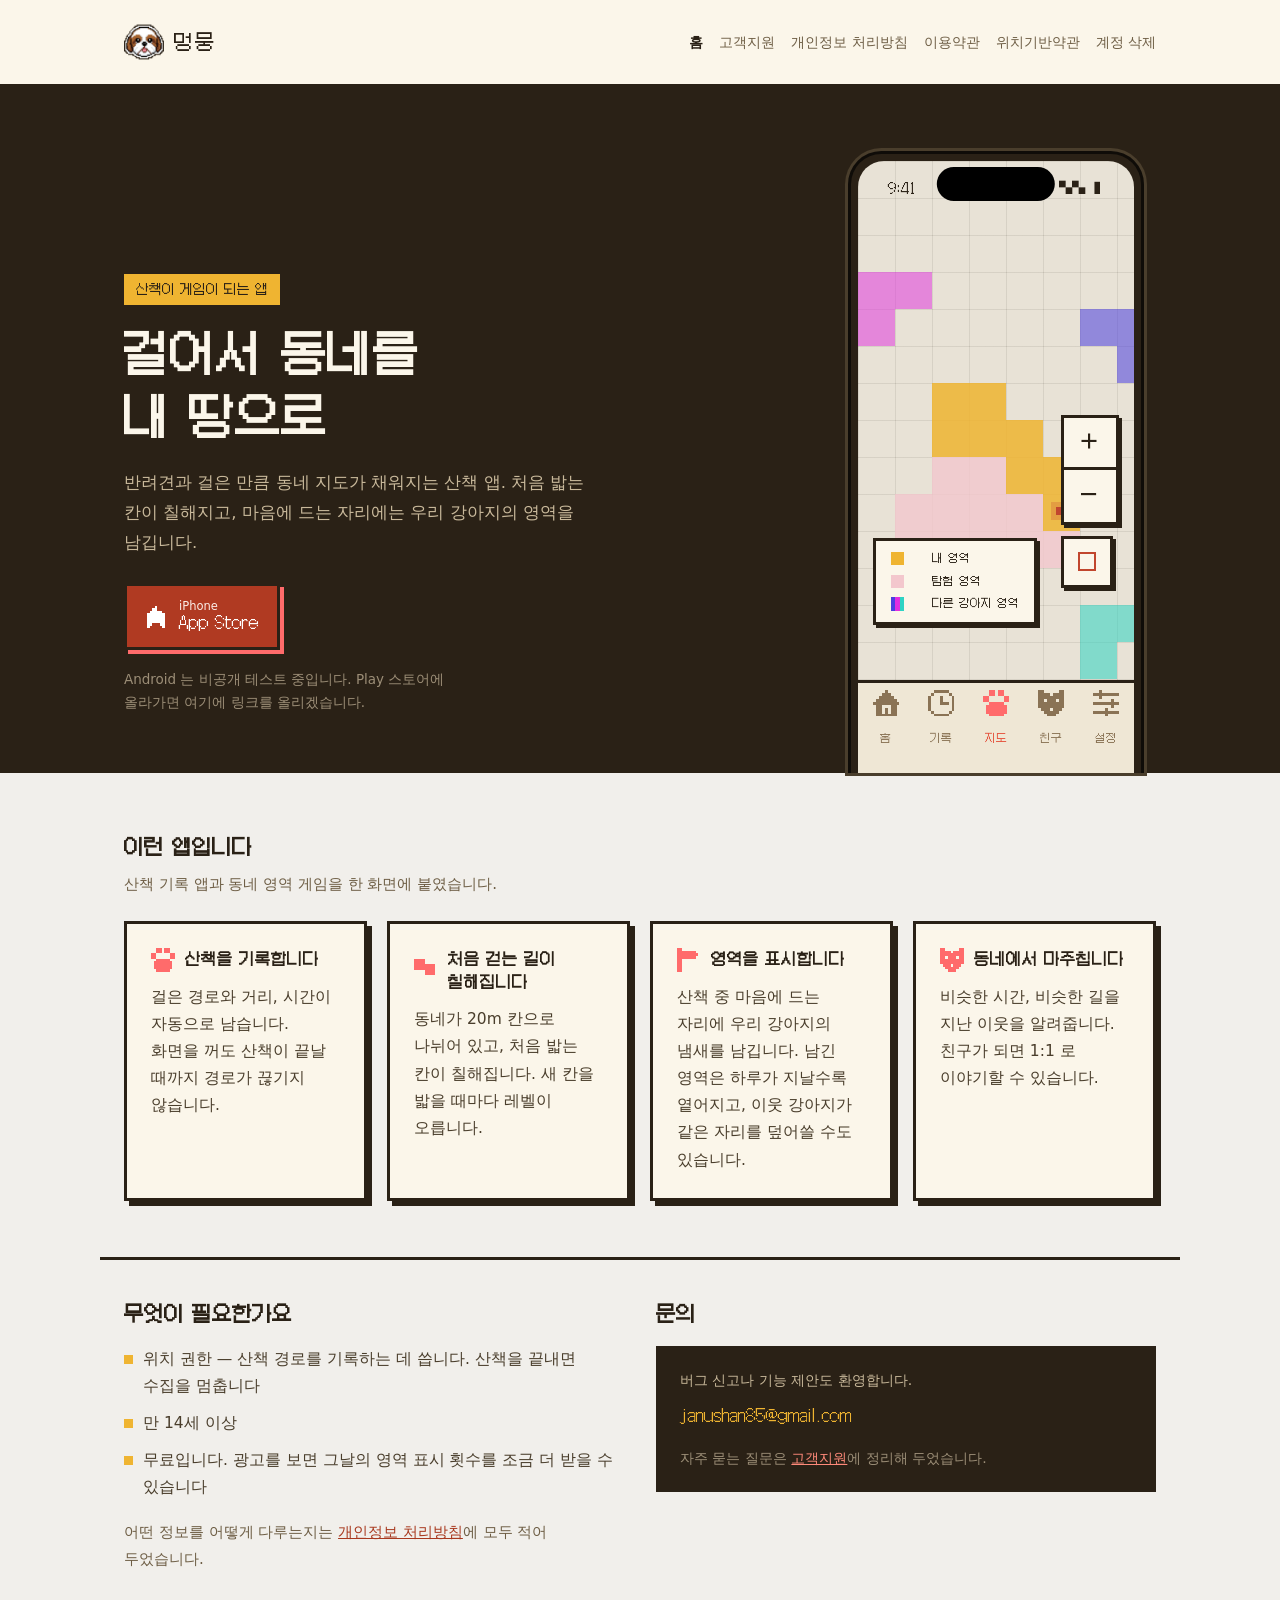
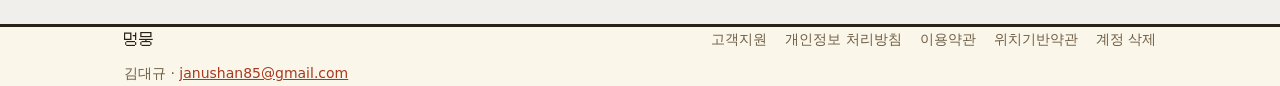
==== index.html @ bfdfef17 "Fold the menu behind a button on mobile" ====
<!doctype html>
<html lang="ko">
<head>
  <meta charset="utf-8">
  <meta name="viewport" content="width=device-width, initial-scale=1">
  <title>멍뭉</title>
  <meta name="description" content="반려견과 걸은 만큼 동네 지도가 채워지는 산책 앱. 처음 밟는 칸이 칠해지고, 마음에 드는 자리에는 우리 강아지의 영역을 남깁니다.">
  <meta name="theme-color" content="#2A2116">
  <meta property="og:type" content="website">
  <meta property="og:site_name" content="멍뭉">
  <meta property="og:title" content="멍뭉 — 걸어서 동네를 내 땅으로">
  <meta property="og:description" content="반려견과 걸은 만큼 동네 지도가 채워지는 산책 앱. 처음 밟는 칸이 칠해지고, 마음에 드는 자리에는 우리 강아지의 영역을 남깁니다.">
  <meta property="og:url" content="https://pawplot.app/">
  <meta property="og:image" content="https://pawplot.app/assets/icon-512.png">
  <link rel="icon" href="/assets/icon-96.png">
  <link rel="apple-touch-icon" href="/assets/icon-180.png">
  <link rel="stylesheet" href="/style.css">
  <script>document.documentElement.classList.add('js');</script>
</head>
<body class="home">
  <header class="site-head">
    <div class="wrap head-row">
      <a class="brand" href="/">
        <span class="brand-mark"><img src="/assets/icon-96.png" alt="" width="40" height="40"></span>
        <span class="brand-name">멍뭉</span>
      </a>
      <button class="nav-toggle" type="button" aria-label="메뉴" aria-expanded="false" aria-controls="site-nav"><span></span><span></span><span></span></button>
      <nav class="site-nav" id="site-nav">
        <span aria-current="page">홈</span>
        <a href="/support/">고객지원</a>
        <a href="/privacy/">개인정보 처리방침</a>
        <a href="/terms/">이용약관</a>
        <a href="/location/">위치기반약관</a>
        <a href="/account-deletion/">계정 삭제</a>
      </nav>
    </div>
  </header>
  <main>
    <section class="hero">
      <div class="wrap hero-grid">
        <div class="hero-copy">
          <span class="badge">산책이 게임이 되는 앱</span>
          <h1>걸어서 동네를<br>내 땅으로</h1>
          <p class="hero-lead">반려견과 걸은 만큼 동네 지도가 채워지는 산책 앱. 처음 밟는 칸이 칠해지고, 마음에 드는 자리에는 우리 강아지의 영역을 남깁니다.</p>
          <div class="stores">
        <a class="store apple" href="https://apps.apple.com/kr/app/id6807056228">
          <svg class="store-i" viewBox="0 0 9 9" shape-rendering="crispEdges" aria-hidden="true"><path d="M4 0h1v1h-1zM3 1h2v1h-2zM2 2h5v1h-5zM1 3h7v1h-7zM1 4h7v1h-7zM1 5h7v1h-7zM1 6h7v1h-7zM1 7h2v1h-2zM6 7h2v1h-2zM1 8h1v1h-1zM7 8h1v1h-1z"/></svg>
          <span class="store-t"><span class="store-sub">iPhone</span><span class="store-name">App Store</span></span>
        </a>
          </div>
          <p class="hero-note">Android 는 비공개 테스트 중입니다. Play 스토어에 올라가면 여기에 링크를 올리겠습니다.</p>
        </div>
      <div class="phone" aria-hidden="true">
        <div class="phone-screen">
          <div class="pmap">
            <i class="pc mine" style="--c:2;--r:6"></i>
            <i class="pc mine" style="--c:3;--r:6"></i>
            <i class="pc mine" style="--c:3;--r:7"></i>
            <i class="pc mine" style="--c:4;--r:7"></i>
            <i class="pc mine" style="--c:4;--r:8"></i>
            <i class="pc mine" style="--c:5;--r:8"></i>
            <i class="pc mine" style="--c:5;--r:9"></i>
            <i class="pc mine" style="--c:2;--r:7"></i>
            <i class="pc seen" style="--c:1;--r:9"></i>
            <i class="pc seen" style="--c:2;--r:9"></i>
            <i class="pc seen" style="--c:2;--r:10"></i>
            <i class="pc seen" style="--c:3;--r:10"></i>
            <i class="pc seen" style="--c:4;--r:10"></i>
            <i class="pc seen" style="--c:1;--r:10"></i>
            <i class="pc seen" style="--c:3;--r:9"></i>
            <i class="pc seen" style="--c:4;--r:9"></i>
            <i class="pc seen" style="--c:5;--r:10"></i>
            <i class="pc seen" style="--c:2;--r:8"></i>
            <i class="pc seen" style="--c:3;--r:8"></i>
            <i class="pc rival-a" style="--c:6;--r:4"></i>
            <i class="pc rival-a" style="--c:7;--r:4"></i>
            <i class="pc rival-a" style="--c:7;--r:5"></i>
            <i class="pc rival-b" style="--c:0;--r:3"></i>
            <i class="pc rival-b" style="--c:1;--r:3"></i>
            <i class="pc rival-b" style="--c:0;--r:4"></i>
            <i class="pc rival-c" style="--c:6;--r:12"></i>
            <i class="pc rival-c" style="--c:7;--r:12"></i>
            <i class="pc rival-c" style="--c:6;--r:13"></i>
            <i class="pdog"></i>
          </div>
          <div class="pstatus"><span>9:41</span><i class="pnotch"></i><span>▚▚ ▮</span></div>
          <div class="pzoom">
            <div class="pz-pair"><span>+</span><span>−</span></div>
            <div class="pz-loc"><i></i></div>
          </div>
          <div class="plegend">
            <div class="lg-row"><i class="sw mine"></i><span>내 영역</span></div>
            <div class="lg-row"><i class="sw seen"></i><span>탐험 영역</span></div>
            <div class="lg-row"><i class="sw multi"><i></i><i></i><i></i></i><span>다른 강아지 영역</span></div>
          </div>
          <div class="ptabs">
            <div class="tab"><svg class="tab-i" viewBox="0 0 9 9" shape-rendering="crispEdges" aria-hidden="true"><path d="M4 0h1v1h-1zM3 1h3v1h-3zM2 2h5v1h-5zM1 3h7v1h-7zM0 4h9v1h-9zM1 5h2v1h-2zM6 5h2v1h-2zM1 6h2v1h-2zM4 6h1v1h-1zM6 6h2v1h-2zM1 7h2v1h-2zM4 7h1v1h-1zM6 7h2v1h-2zM1 8h7v1h-7z"/></svg><span>홈</span></div>
            <div class="tab"><svg class="tab-i" viewBox="0 0 9 9" shape-rendering="crispEdges" aria-hidden="true"><path d="M2 0h5v1h-5zM1 1h1v1h-1zM7 1h1v1h-1zM0 2h1v1h-1zM4 2h1v1h-1zM8 2h1v1h-1zM0 3h1v1h-1zM4 3h1v1h-1zM8 3h1v1h-1zM0 4h1v1h-1zM4 4h3v1h-3zM8 4h1v1h-1zM0 5h1v1h-1zM8 5h1v1h-1zM0 6h1v1h-1zM8 6h1v1h-1zM1 7h1v1h-1zM7 7h1v1h-1zM2 8h5v1h-5z"/></svg><span>기록</span></div>
            <div class="tab on"><svg class="tab-i" viewBox="0 0 9 9" shape-rendering="crispEdges" aria-hidden="true"><path d="M2 0h2v1h-2zM5 0h2v1h-2zM2 1h2v1h-2zM5 1h2v1h-2zM0 2h2v1h-2zM7 2h2v1h-2zM0 3h2v1h-2zM7 3h2v1h-2zM2 4h5v1h-5zM1 5h7v1h-7zM1 6h7v1h-7zM1 7h7v1h-7zM2 8h5v1h-5z"/></svg><span>지도</span></div>
            <div class="tab"><svg class="tab-i" viewBox="0 0 9 9" shape-rendering="crispEdges" aria-hidden="true"><path d="M0 0h2v1h-2zM7 0h2v1h-2zM0 1h4v1h-4zM5 1h4v1h-4zM0 2h9v1h-9zM0 3h2v1h-2zM3 3h3v1h-3zM7 3h2v1h-2zM0 4h9v1h-9zM0 5h9v1h-9zM1 6h3v1h-3zM5 6h3v1h-3zM2 7h5v1h-5zM3 8h3v1h-3z"/></svg><span>친구</span></div>
            <div class="tab"><svg class="tab-i" viewBox="0 0 9 9" shape-rendering="crispEdges" aria-hidden="true"><path d="M2 0h1v1h-1zM0 1h9v1h-9zM2 2h1v1h-1zM6 3h1v1h-1zM0 4h9v1h-9zM6 5h1v1h-1zM4 6h1v1h-1zM0 7h9v1h-9zM4 8h1v1h-1z"/></svg><span>설정</span></div>
          </div>
        </div>
      </div>
      </div>
    </section>

    <section class="wrap block">
      <h2>이런 앱입니다</h2>
      <p class="block-lead">산책 기록 앱과 동네 영역 게임을 한 화면에 붙였습니다.</p>
      <div class="cards">
        <article class="card">
          <div class="card-head"><svg class="card-i" viewBox="0 0 9 9" shape-rendering="crispEdges" aria-hidden="true"><path d="M2 0h2v1h-2zM5 0h2v1h-2zM2 1h2v1h-2zM5 1h2v1h-2zM0 2h2v1h-2zM7 2h2v1h-2zM0 3h2v1h-2zM7 3h2v1h-2zM2 4h5v1h-5zM1 5h7v1h-7zM1 6h7v1h-7zM1 7h7v1h-7zM2 8h5v1h-5z"/></svg><h3>산책을 기록합니다</h3></div>
          <p>걸은 경로와 거리, 시간이 자동으로 남습니다. 화면을 꺼도 산책이 끝날 때까지 경로가 끊기지 않습니다.</p>
        </article>
        <article class="card">
          <div class="card-head"><svg class="card-i" viewBox="0 0 9 9" shape-rendering="crispEdges" aria-hidden="true"><path d="M0 0h4v1h-4zM0 1h4v1h-4zM0 2h8v1h-8zM0 3h8v1h-8zM4 4h4v1h-4zM4 5h4v1h-4z"/></svg><h3>처음 걷는 길이 칠해집니다</h3></div>
          <p>동네가 20m 칸으로 나뉘어 있고, 처음 밟는 칸이 칠해집니다. 새 칸을 밟을 때마다 레벨이 오릅니다.</p>
        </article>
        <article class="card">
          <div class="card-head"><svg class="card-i" viewBox="0 0 9 9" shape-rendering="crispEdges" aria-hidden="true"><path d="M0 0h2v1h-2zM0 1h7v1h-7zM0 2h8v1h-8zM0 3h7v1h-7zM0 4h2v1h-2zM0 5h2v1h-2zM0 6h2v1h-2zM0 7h2v1h-2zM0 8h2v1h-2z"/></svg><h3>영역을 표시합니다</h3></div>
          <p>산책 중 마음에 드는 자리에 우리 강아지의 냄새를 남깁니다. 남긴 영역은 하루가 지날수록 옅어지고, 이웃 강아지가 같은 자리를 덮어쓸 수도 있습니다.</p>
        </article>
        <article class="card">
          <div class="card-head"><svg class="card-i" viewBox="0 0 9 9" shape-rendering="crispEdges" aria-hidden="true"><path d="M0 0h2v1h-2zM7 0h2v1h-2zM0 1h4v1h-4zM5 1h4v1h-4zM0 2h9v1h-9zM0 3h2v1h-2zM3 3h3v1h-3zM7 3h2v1h-2zM0 4h9v1h-9zM0 5h9v1h-9zM1 6h3v1h-3zM5 6h3v1h-3zM2 7h5v1h-5zM3 8h3v1h-3z"/></svg><h3>동네에서 마주칩니다</h3></div>
          <p>비슷한 시간, 비슷한 길을 지난 이웃을 알려줍니다. 친구가 되면 1:1 로 이야기할 수 있습니다.</p>
        </article>
      </div>
    </section>

    <section class="wrap block split">
      <div>
        <h2>무엇이 필요한가요</h2>
        <ul class="ticks">
          <li><i></i><span>위치 권한 — 산책 경로를 기록하는 데 씁니다. 산책을 끝내면 수집을 멈춥니다</span></li>
          <li><i></i><span>만 14세 이상</span></li>
          <li><i></i><span>무료입니다. 광고를 보면 그날의 영역 표시 횟수를 조금 더 받을 수 있습니다</span></li>
        </ul>
        <p class="note">어떤 정보를 어떻게 다루는지는 <a href="/privacy/">개인정보 처리방침</a>에 모두 적어 두었습니다.</p>
      </div>
      <div>
        <h2>문의</h2>
        <div class="contact">
          <p class="contact-lead">버그 신고나 기능 제안도 환영합니다.</p>
          <a class="contact-mail" href="mailto:janushan85@gmail.com">janushan85@gmail.com</a>
          <p class="contact-note">자주 묻는 질문은 <a href="/support/">고객지원</a>에 정리해 두었습니다.</p>
        </div>
      </div>
    </section>
  </main>
  <footer class="site-foot">
    <div class="wrap foot-row">
      <div>
        <div class="foot-name">멍뭉</div>
        <div class="foot-who">김대규 · <a href="mailto:janushan85@gmail.com">janushan85@gmail.com</a></div>
      </div>
      <div class="foot-links">
        <a href="/support/">고객지원</a>
        <a href="/privacy/">개인정보 처리방침</a>
        <a href="/terms/">이용약관</a>
        <a href="/location/">위치기반약관</a>
        <a href="/account-deletion/">계정 삭제</a>
      </div>
    </div>
  </footer>
  <script>
    (() => {
      const toggle = document.querySelector('.nav-toggle');
      const head = document.querySelector('.site-head');
      const set = (open) => {
        head.classList.toggle('nav-open', open);
        toggle.setAttribute('aria-expanded', String(open));
      };
      toggle.addEventListener('click', () => set(!head.classList.contains('nav-open')));
      document.addEventListener('keydown', (e) => { if (e.key === 'Escape') set(false); });
    })();
  </script>
</body>
</html>
---- style.css ----
@font-face {
  font-family: 'Galmuri11';
  src: url('/assets/galmuri11.woff2') format('woff2');
  font-display: swap;
}

:root {
  color-scheme: light;
  --ink: #2A2116;
  --paper: #F1EFEB;
  --card: #FBF6EA;
  --gold: #EFB431;
  --coral: #B03A22;
  --coral-lite: #FF6B6B;
  --link: #A8391F;
  --link-hover: #7E2712;
  --muted: #6E5E45;
  --dim: #9C8E77;
  --sand: #C9B99B;
  --rule: #DED8CE;
  --pixel: 'Galmuri11', ui-monospace, monospace;
}

* { box-sizing: border-box; }

body {
  margin: 0;
  background: var(--paper);
  color: var(--ink);
  font-family: -apple-system, BlinkMacSystemFont, "Apple SD Gothic Neo", "Malgun Gothic",
    "Noto Sans KR", system-ui, sans-serif;
  font-size: 16px;
  line-height: 1.75;
  word-break: keep-all;
  overflow-wrap: anywhere;
  -webkit-font-smoothing: antialiased;
}

a { color: var(--link); }
a:hover { color: var(--link-hover); }

.wrap { max-width: 1080px; margin: 0 auto; padding: 0 18px; }

/* ── 머리말 ───────────────────────────────────────────── */
.site-head { border-bottom: 3px solid var(--ink); background: var(--card); }
.head-row {
  display: flex;
  flex-wrap: wrap;
  align-items: center;
  gap: 12px 20px;
  padding-top: 14px;
  padding-bottom: 14px;
}
.brand { display: flex; align-items: center; gap: 10px; text-decoration: none; }
.brand-mark { display: flex; flex: none; }
.brand-mark img { display: block; width: 40px; height: 40px; }
.brand-name { font-family: var(--pixel); font-size: 20px; color: var(--ink); letter-spacing: 1px; }
.site-nav {
  display: flex;
  flex-wrap: wrap;
  gap: 4px 16px;
  font-size: 14px;
  margin-left: auto;
}
.site-nav a { color: var(--muted); text-decoration: none; }
.site-nav a:hover { color: var(--link); }
.site-nav [aria-current="page"] { color: var(--ink); font-weight: 700; }

/* 좁은 화면은 메뉴를 버튼 뒤에 접는다. JS 가 없으면(.js 없음) 접지 않는다 — 약관이 안 보이면 안 된다 */
.nav-toggle { display: none; }
@media not all and (min-width: 40rem) {
  .js .nav-toggle {
    display: flex;
    flex-direction: column;
    justify-content: center;
    gap: 4px;
    width: 40px;
    height: 40px;
    padding: 0 9px;
    margin-left: auto;
    background: var(--card);
    border: 3px solid var(--ink);
    box-shadow: 3px 3px 0 var(--ink);
    cursor: pointer;
  }
  .nav-toggle span { display: block; height: 3px; background: var(--ink); }
  .nav-open .nav-toggle span:nth-child(1) { transform: translateY(7px) rotate(45deg); }
  .nav-open .nav-toggle span:nth-child(2) { opacity: 0; }
  .nav-open .nav-toggle span:nth-child(3) { transform: translateY(-7px) rotate(-45deg); }
  .js .site-nav { display: none; }
  .js .nav-open .site-nav {
    display: flex;
    flex-direction: column;
    flex-basis: 100%;
    gap: 0;
    margin: 0;
    font-size: 16px;
    border-top: 2px solid var(--rule);
  }
  .js .nav-open .site-nav > * { padding: 12px 0; border-bottom: 2px solid var(--rule); }
  .js .nav-open .site-nav > :last-child { border-bottom: 0; padding-bottom: 0; }
}

/* ── 히어로 ───────────────────────────────────────────── */
.hero { border-bottom: 3px solid var(--ink); background: var(--ink); }
.hero-grid { display: grid; gap: 28px; padding-top: 40px; }
.hero-copy { padding-bottom: 8px; }
.badge {
  display: inline-block;
  background: var(--gold);
  color: var(--ink);
  padding: 6px 12px;
  margin-bottom: 20px;
  font-family: var(--pixel);
  font-size: 13px;
  line-height: 1.5;
}
.hero h1 {
  font-family: var(--pixel);
  font-size: clamp(28px, 8vw, 46px);
  line-height: 1.36;
  color: var(--card);
  margin: 0 0 18px;
}
.hero-lead { font-size: 16.5px; line-height: 1.8; color: var(--sand); margin: 0 0 26px; max-width: 30em; }
.hero-note { margin: 18px 0 0; font-size: 13.5px; line-height: 1.7; color: var(--dim); max-width: 26em; }

.stores { display: flex; flex-wrap: wrap; gap: 12px; }
.store {
  display: flex;
  align-items: center;
  gap: 12px;
  border: 3px solid var(--ink);
  padding: 13px 18px;
  text-decoration: none;
}
.store-i { width: 22px; height: 22px; flex: none; }
.store-t { display: flex; flex-direction: column; line-height: 1.3; white-space: nowrap; }
.store-sub { font-size: 11.5px; }
.store-name { font-family: var(--pixel); font-size: 15px; }
.apple { background: var(--coral); box-shadow: 4px 4px 0 var(--coral-lite); color: #fff; }
.apple .store-i { fill: #fff; }
.apple .store-sub { color: #FBEDE8; }
.apple:hover { box-shadow: 2px 2px 0 var(--coral-lite); color: #fff; }
.play { background: var(--card); box-shadow: 4px 4px 0 var(--gold); color: var(--ink); }
.play .store-i { fill: var(--ink); }
.play .store-sub { color: var(--muted); }
.play:hover { box-shadow: 2px 2px 0 var(--gold); color: var(--ink); }

/* ── 폰 그림 ──────────────────────────────────────────
   폭 하나(--u)로 전체가 자란다. 안쪽 요소는 전부 em 이라 --u 만 바꾸면
   비율을 유지한 채 커지고 줄어든다. */
.phone {
  --u: 3.1px;
  font-size: var(--u);
  width: 80em;
  height: 168em;
  margin: 0 auto -3px;
  background: var(--ink);
  border: 3px solid #0F0C08;
  border-bottom: none;
  border-radius: 9em 9em 0 0;
  padding: 2em 2em 0;
  box-shadow: 0 0 0 3px #4A3E2C;
  max-width: 100%;
}
.phone-screen {
  position: relative;
  width: 100%;
  height: 100%;
  overflow: hidden;
  border-radius: 7em 7em 0 0;
  background: #E8E2D6;
}
.pmap {
  position: absolute;
  inset: 0;
  background-image:
    linear-gradient(to right, rgba(42, 33, 22, .09) 1px, transparent 1px),
    linear-gradient(to bottom, rgba(42, 33, 22, .09) 1px, transparent 1px);
  background-size: 10em 10em;
}
.pc { position: absolute; width: 10em; height: 10em; left: calc(var(--c) * 10em); top: calc(var(--r) * 10em); }
.pc.mine { background: rgba(239, 180, 49, .85); }
.pc.seen { background: rgba(243, 199, 205, .8); }
.pc.rival-a { background: rgba(75, 63, 224, .55); }
.pc.rival-b { background: rgba(226, 44, 224, .5); }
.pc.rival-c { background: rgba(46, 211, 196, .55); }
.pdog {
  position: absolute;
  left: 52em; top: 92em;
  width: 5em; height: 5em;
  background: #C1462E;
  border: 1.5em solid rgba(193, 70, 46, .25);
  background-clip: padding-box;
}
/* ⚠️ font-size 를 바꾸는 요소 안에서는 em 의 기준이 함께 바뀐다. 그래서 자기
   글자 크기를 정하는 요소의 **치수**는 em 이 아니라 --u 기준 calc() 로 쓴다 —
   섞어 쓰면 노치가 화면 절반을 덮는다(실제로 그랬다). */
.pstatus {
  position: absolute;
  left: 0; right: 0; top: 0;
  height: 15em;
  display: flex;
  align-items: center;
  justify-content: space-between;
  padding: 0 8em;
  font-family: var(--pixel);
  color: var(--ink);
}
.pstatus span { font-size: 3.6em; line-height: 1; }
.pnotch {
  position: absolute;
  left: 50%;
  top: calc(var(--u) * 1.6);
  transform: translateX(-50%);
  width: calc(var(--u) * 32);
  height: calc(var(--u) * 9);
  background: #000;
  border-radius: calc(var(--u) * 5);
}
.pzoom { position: absolute; right: 4em; bottom: 50em; display: flex; flex-direction: column; gap: 3em; }
.pz-pair, .pz-loc {
  background: var(--card);
  border: 3px solid var(--ink);
  box-shadow: 3px 3px 0 var(--ink);
}
.pz-pair span {
  display: flex;
  align-items: center;
  justify-content: center;
  width: calc(var(--u) * 14);
  height: calc(var(--u) * 14);
  font-family: var(--pixel);
  font-size: calc(var(--u) * 7);
  line-height: 1;
}
.pz-pair span:first-child { border-bottom: 3px solid var(--ink); }
.pz-loc { display: flex; align-items: center; justify-content: center; width: 14em; height: 14em; }
.pz-loc i { width: 5em; height: 5em; border: 2px solid #C1462E; }
.plegend {
  position: absolute;
  left: 4em; bottom: 40em;
  background: var(--card);
  border: 3px solid var(--ink);
  box-shadow: 3px 3px 0 var(--ink);
  padding: 3em 4em;
  display: flex;
  flex-direction: column;
  gap: 2.5em;
}
.lg-row { display: flex; align-items: center; gap: 2.5em; font-family: var(--pixel); font-size: 3em; line-height: 1; }
.sw { width: 1.2em; height: 1.2em; flex: none; }
.sw.mine { background: var(--gold); }
.sw.seen { background: #F3C7CD; }
.sw.multi { display: flex; }
.sw.multi i { width: .4em; height: 1.2em; }
.sw.multi i:nth-child(1) { background: #4B3FE0; }
.sw.multi i:nth-child(2) { background: #E22CE0; }
.sw.multi i:nth-child(3) { background: #2ED3C4; }
.ptabs {
  position: absolute;
  left: 0; right: 0; bottom: 0;
  height: 25em;
  display: flex;
  padding-bottom: 6em;
  background: #EFE7D5;
  border-top: 3px solid var(--ink);
}
.tab {
  flex: 1;
  display: flex;
  flex-direction: column;
  align-items: center;
  justify-content: center;
  gap: 1.5em;
  font-family: var(--pixel);
  font-size: 3em;
  color: #8A7355;
  line-height: 1;
}
.tab-i { width: 2.4em; height: 2.4em; fill: #8A7355; }
.tab.on { color: #E5533D; }
.tab.on .tab-i { fill: var(--coral-lite); }

/* ── 본문 블록 ────────────────────────────────────────── */
.block { padding-top: 44px; }
.block h2 { font-family: var(--pixel); font-size: 20px; line-height: 1.5; margin: 0 0 8px; }
.block-lead { margin: 0 0 24px; color: var(--muted); font-size: 15px; }

.cards { display: grid; gap: 16px; }
.card {
  background: var(--card);
  border: 3px solid var(--ink);
  box-shadow: 5px 5px 0 var(--ink);
  padding: 20px;
}
.card-head { display: flex; align-items: center; gap: 10px; margin-bottom: 12px; }
.card-i { width: 24px; height: 24px; flex: none; fill: var(--coral-lite); }
.card h3 { font-family: var(--pixel); font-size: 15.5px; line-height: 1.5; margin: 0; }
.card p { margin: 0; font-size: 15.5px; color: #4A3E2C; }

.split { display: grid; gap: 32px; border-top: 3px solid var(--ink); margin-top: 44px; padding-top: 34px; }
.split h2 { margin-bottom: 16px; }
.ticks, .dots { margin: 0; padding: 0; list-style: none; display: flex; flex-direction: column; gap: 10px; }
.ticks li, .dots li { display: flex; gap: 10px; font-size: 15.5px; color: #4A3E2C; }
.ticks i { width: 9px; height: 9px; background: var(--gold); flex: none; margin-top: 9px; }
.dots i { width: 7px; height: 7px; background: var(--sand); flex: none; margin-top: 10px; }
.note { margin: 18px 0 0; font-size: 15px; color: var(--muted); }

.contact { background: var(--ink); padding: 20px; }
.contact-lead { margin: 0 0 10px; font-size: 14px; color: var(--sand); }
.contact-mail { font-family: var(--pixel); font-size: 15px; color: var(--gold); text-decoration: none; word-break: break-all; }
.contact-mail:hover { color: #FF8A7A; }
.contact-note { margin: 14px 0 0; font-size: 14px; color: var(--dim); }
.contact-note a { color: #FF8A7A; }

/* ── 문서 ─────────────────────────────────────────────── */
.doc { max-width: 760px; margin: 0 auto; padding: 34px 18px 0; }
.doc-head { border-bottom: 3px solid var(--ink); padding-bottom: 22px; margin-bottom: 28px; }
.doc-lead { display: block; font-family: var(--pixel); font-size: 11px; color: var(--muted); margin-bottom: 10px; }
.doc h1 { font-family: var(--pixel); font-size: clamp(22px, 6vw, 29px); line-height: 1.45; margin: 0; }
.doc-date { margin: 10px 0 0; color: var(--muted); font-size: 14px; }
.doc h2 {
  font-family: var(--pixel);
  font-size: 16px;
  line-height: 1.6;
  margin: 32px 0 12px;
  padding-top: 20px;
  border-top: 1px solid var(--rule);
}
.doc p { margin: 0 0 14px; font-size: 16px; color: #3E3427; }
.doc ul { margin-bottom: 16px; }
.doc strong { font-weight: 700; color: var(--ink); }
.doc-foot {
  margin: 38px 0 0;
  background: var(--card);
  border: 3px solid var(--ink);
  box-shadow: 4px 4px 0 var(--ink);
  padding: 16px 18px;
  display: flex;
  flex-wrap: wrap;
  gap: 4px 16px;
  align-items: center;
  font-size: 14.5px;
  color: var(--muted);
}
.doc-foot a { font-family: var(--pixel); font-size: 14px; text-decoration: none; word-break: break-all; }

/* ── 꼬리말 ───────────────────────────────────────────── */
.site-foot { margin-top: 52px; border-top: 3px solid var(--ink); background: var(--card); }
.foot-row {
  display: flex;
  flex-wrap: wrap;
  gap: 20px 36px;
  justify-content: space-between;
  padding-top: 28px;
  padding-bottom: 34px;
}
.foot-name { font-family: var(--pixel); font-size: 15px; margin-bottom: 8px; }
.foot-who { font-size: 14px; color: var(--muted); }
.foot-links { display: flex; flex-wrap: wrap; gap: 6px 18px; font-size: 14px; }
.foot-links a { color: var(--muted); text-decoration: none; }
.foot-links a:hover { color: var(--link); }

/* ── 넓은 화면 ────────────────────────────────────────── */
@media (min-width: 40rem) {
  body { font-size: 17px; }
  .wrap { padding: 0 24px; }
  .phone { --u: 3.7px; }
  .cards { grid-template-columns: repeat(2, 1fr); gap: 20px; }
  .card { padding: 24px; }
  .block { padding-top: 60px; }
  .split { grid-template-columns: 1fr 1fr; gap: 32px; margin-top: 56px; padding-top: 40px; }
  .contact { padding: 22px 24px; }
  .doc { padding: 48px 24px 0; }
}

@media (min-width: 62rem) {
  .head-row { padding-top: 22px; padding-bottom: 22px; }
  .hero-grid { grid-template-columns: 1fr minmax(0, 320px); gap: 40px; align-items: end; padding-top: 64px; }
  .hero-copy { padding-bottom: 56px; }
  .cards { grid-template-columns: repeat(4, 1fr); }
}
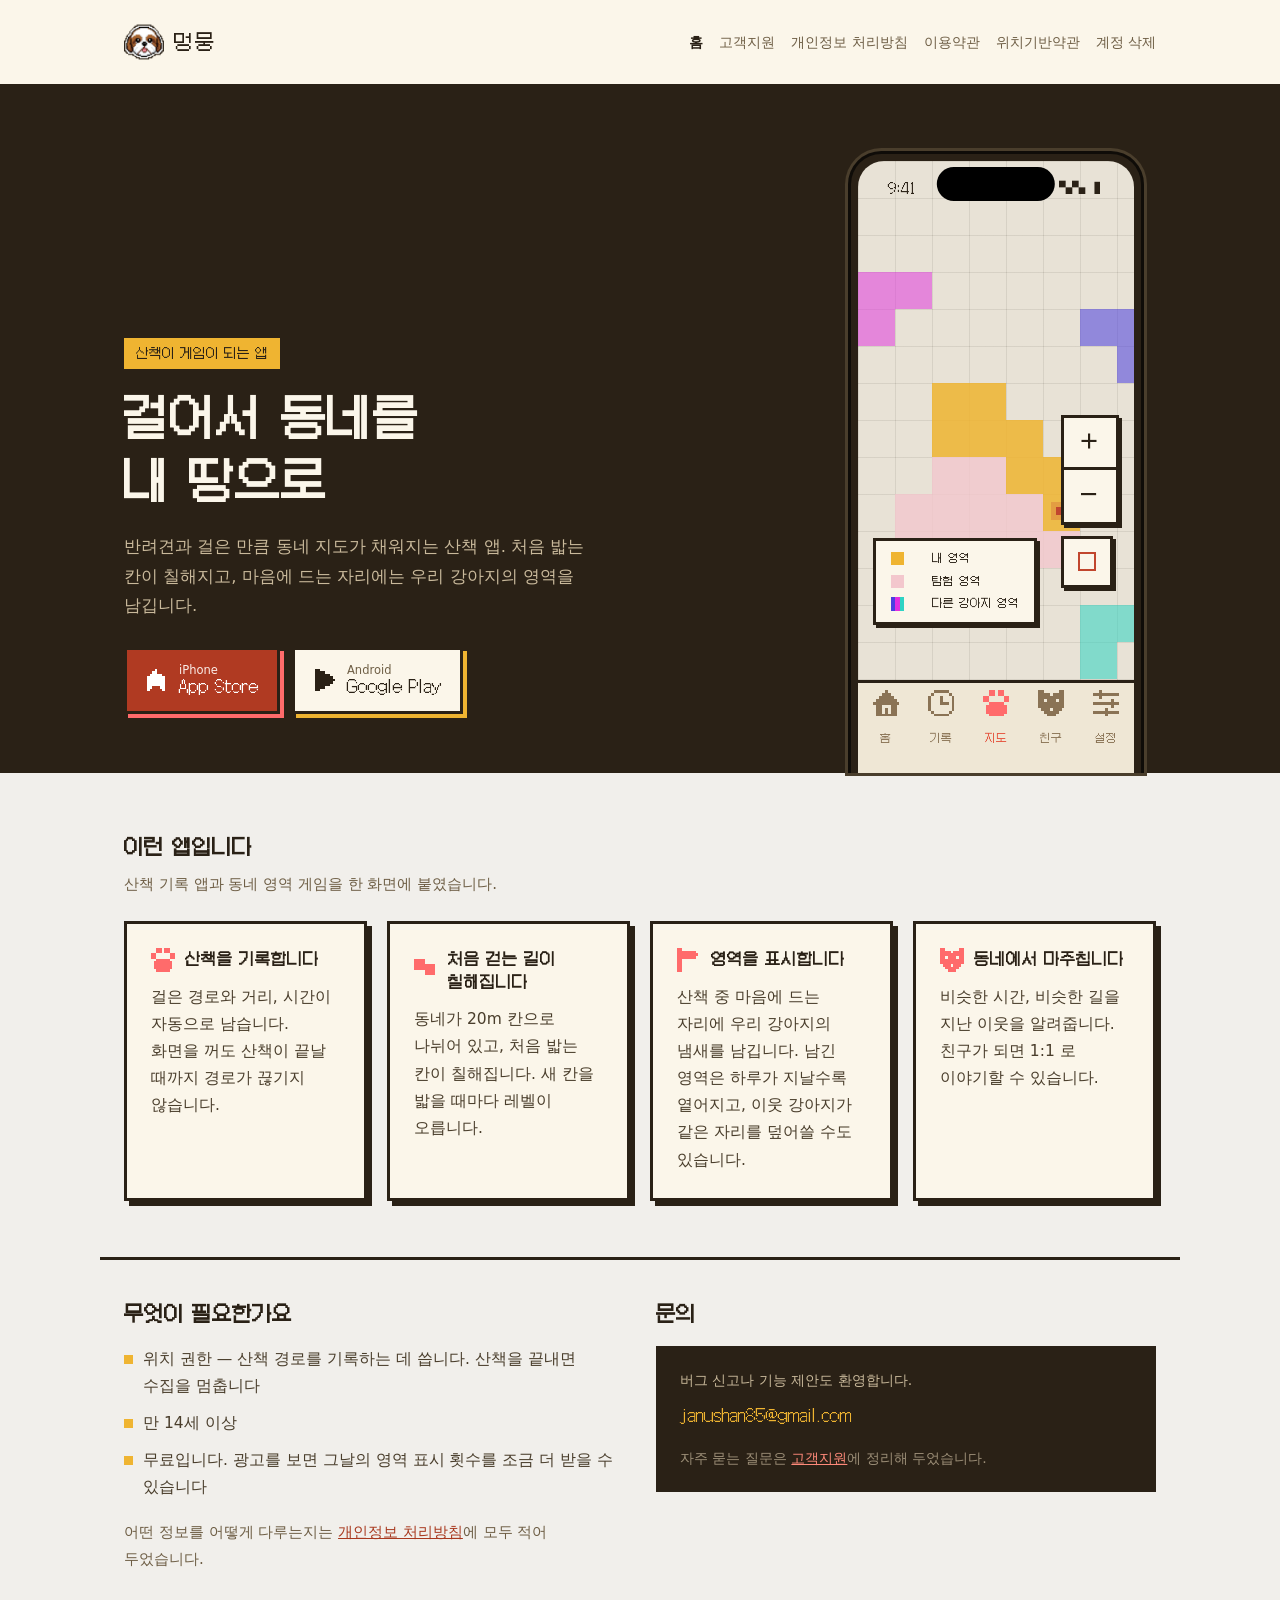
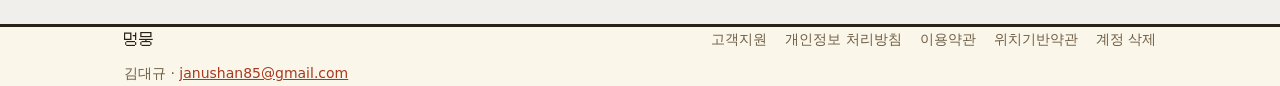
==== commit b9f6b90c: "Link the Google Play listing now that it is public" ====
--- a/index.html
+++ b/index.html
@@ -47,8 +47,11 @@
           <svg class="store-i" viewBox="0 0 9 9" shape-rendering="crispEdges" aria-hidden="true"><path d="M4 0h1v1h-1zM3 1h2v1h-2zM2 2h5v1h-5zM1 3h7v1h-7zM1 4h7v1h-7zM1 5h7v1h-7zM1 6h7v1h-7zM1 7h2v1h-2zM6 7h2v1h-2zM1 8h1v1h-1zM7 8h1v1h-1z"/></svg>
           <span class="store-t"><span class="store-sub">iPhone</span><span class="store-name">App Store</span></span>
         </a>
+        <a class="store play" href="https://play.google.com/store/apps/details?id=app.pawplot">
+          <svg class="store-i" viewBox="0 0 9 9" shape-rendering="crispEdges" aria-hidden="true"><path d="M1 0h2v1h-2zM1 1h4v1h-4zM1 2h6v1h-6zM1 3h7v1h-7zM1 4h8v1h-8zM1 5h7v1h-7zM1 6h6v1h-6zM1 7h4v1h-4zM1 8h2v1h-2z"/></svg>
+          <span class="store-t"><span class="store-sub">Android</span><span class="store-name">Google Play</span></span>
+        </a>
           </div>
-          <p class="hero-note">Android 는 비공개 테스트 중입니다. Play 스토어에 올라가면 여기에 링크를 올리겠습니다.</p>
         </div>
       <div class="phone" aria-hidden="true">
         <div class="phone-screen">
@@ -173,6 +176,7 @@
       };
       toggle.addEventListener('click', () => set(!head.classList.contains('nav-open')));
       document.addEventListener('keydown', (e) => { if (e.key === 'Escape') set(false); });
+      document.addEventListener('click', (e) => { if (!head.contains(e.target)) set(false); });
     })();
   </script>
 </body>
--- a/style.css
+++ b/style.css
@@ -88,17 +88,25 @@
   .nav-open .nav-toggle span:nth-child(2) { opacity: 0; }
   .nav-open .nav-toggle span:nth-child(3) { transform: translateY(-7px) rotate(-45deg); }
   .js .site-nav { display: none; }
+  /* 펼치면 버튼 아래 오른쪽에 카드로 뜬다 — 본문을 밀지 않고 위에 덮는다 */
+  .head-row { position: relative; }
   .js .nav-open .site-nav {
     display: flex;
     flex-direction: column;
-    flex-basis: 100%;
     gap: 0;
-    margin: 0;
+    position: absolute;
+    top: calc(100% - 4px);
+    right: 18px;
+    z-index: 10;
+    min-width: 200px;
+    padding: 6px 18px;
     font-size: 16px;
-    border-top: 2px solid var(--rule);
+    background: var(--card);
+    border: 3px solid var(--ink);
+    box-shadow: 4px 4px 0 var(--ink);
   }
-  .js .nav-open .site-nav > * { padding: 12px 0; border-bottom: 2px solid var(--rule); }
-  .js .nav-open .site-nav > :last-child { border-bottom: 0; padding-bottom: 0; }
+  .js .nav-open .site-nav > * { padding: 11px 0; border-bottom: 2px solid var(--rule); }
+  .js .nav-open .site-nav > :last-child { border-bottom: 0; }
 }
 
 /* ── 히어로 ───────────────────────────────────────────── */
@@ -123,7 +131,6 @@
   margin: 0 0 18px;
 }
 .hero-lead { font-size: 16.5px; line-height: 1.8; color: var(--sand); margin: 0 0 26px; max-width: 30em; }
-.hero-note { margin: 18px 0 0; font-size: 13.5px; line-height: 1.7; color: var(--dim); max-width: 26em; }
 
 .stores { display: flex; flex-wrap: wrap; gap: 12px; }
 .store {
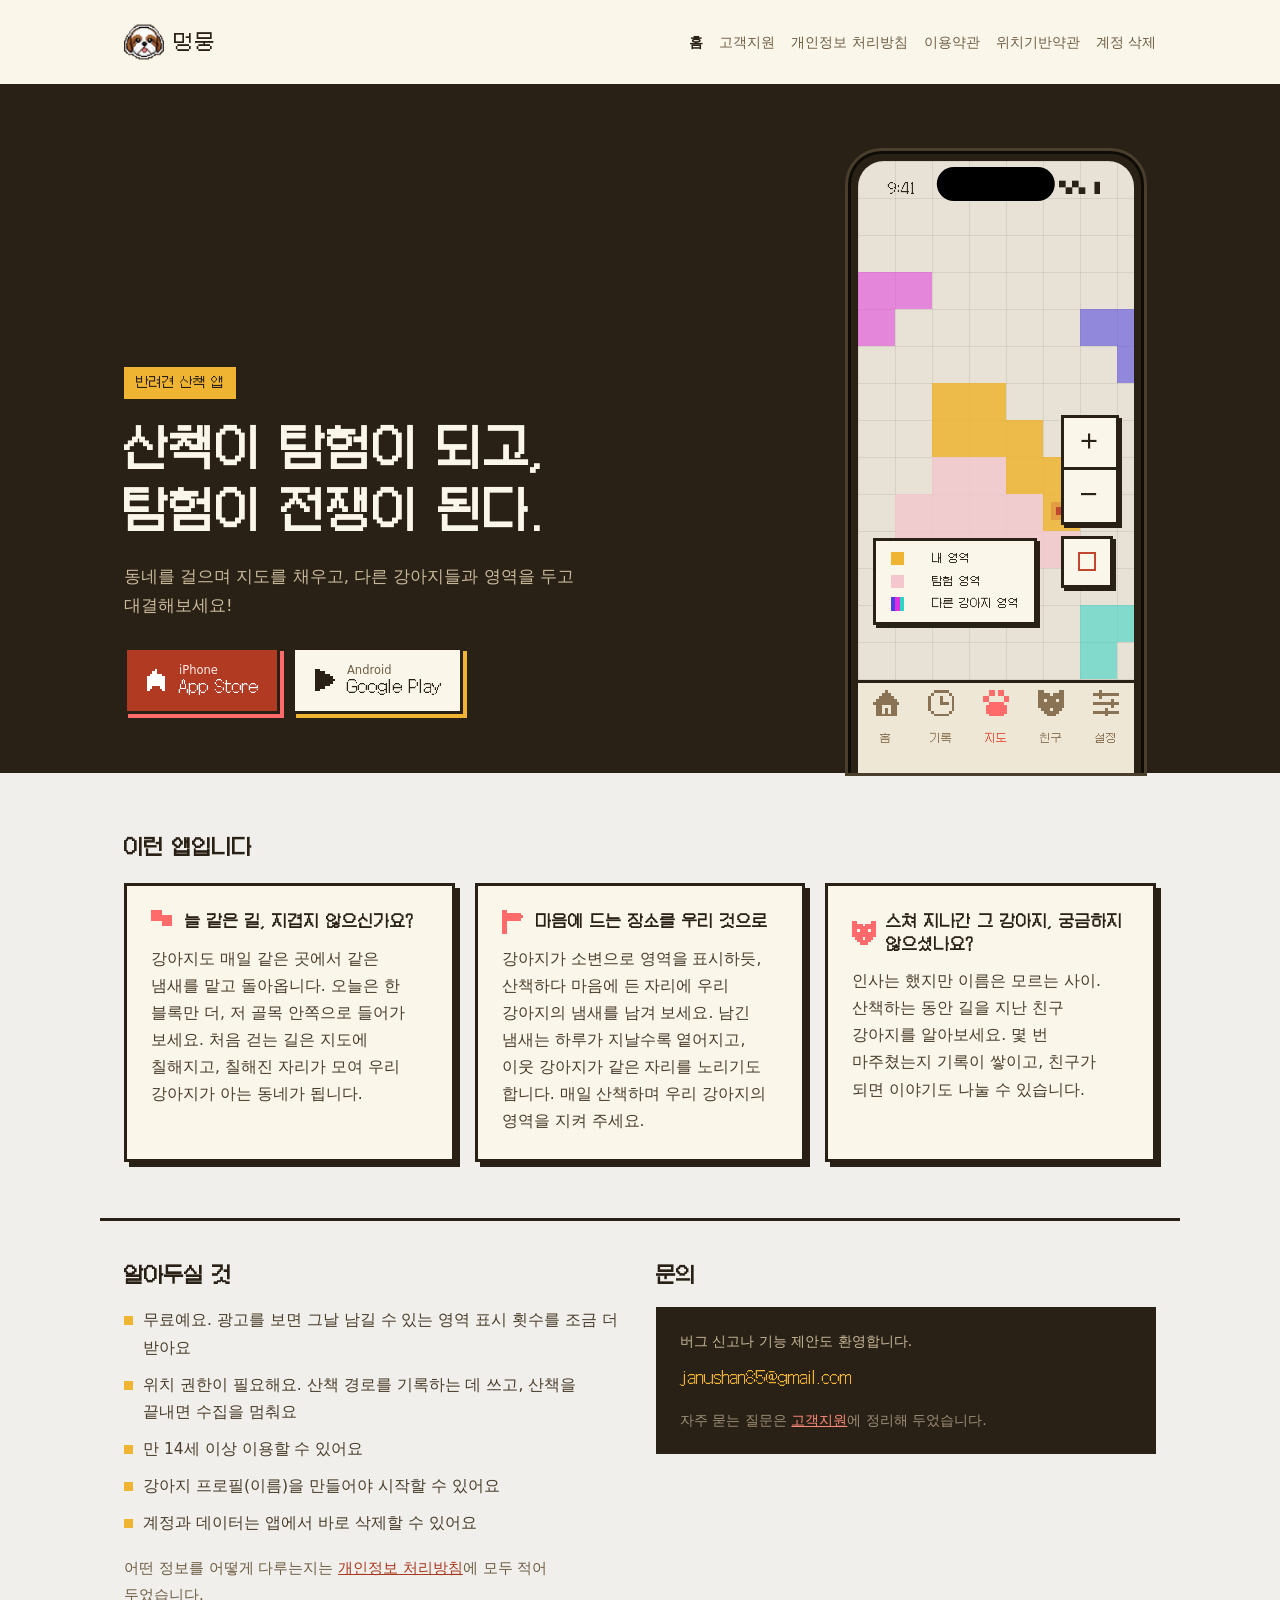
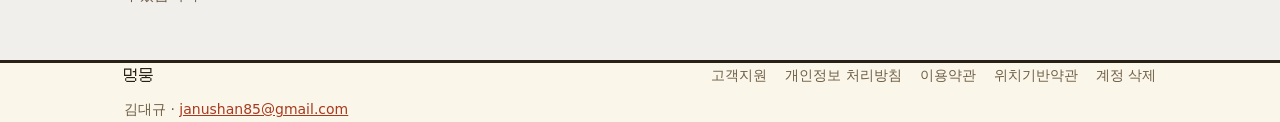
==== commit 28fb1799: "Say what the store listing says" ====
--- a/index.html
+++ b/index.html
@@ -4,12 +4,12 @@
   <meta charset="utf-8">
   <meta name="viewport" content="width=device-width, initial-scale=1">
   <title>멍뭉</title>
-  <meta name="description" content="반려견과 걸은 만큼 동네 지도가 채워지는 산책 앱. 처음 밟는 칸이 칠해지고, 마음에 드는 자리에는 우리 강아지의 영역을 남깁니다.">
+  <meta name="description" content="산책이 탐험이 되고 탐험이 전쟁이 된다. 동네를 걸으며 지도를 채우고, 다른 강아지들과 영역을 두고 대결해보세요!">
   <meta name="theme-color" content="#2A2116">
   <meta property="og:type" content="website">
   <meta property="og:site_name" content="멍뭉">
-  <meta property="og:title" content="멍뭉 — 걸어서 동네를 내 땅으로">
-  <meta property="og:description" content="반려견과 걸은 만큼 동네 지도가 채워지는 산책 앱. 처음 밟는 칸이 칠해지고, 마음에 드는 자리에는 우리 강아지의 영역을 남깁니다.">
+  <meta property="og:title" content="멍뭉 — 산책이 탐험이 되고, 탐험이 전쟁이 된다">
+  <meta property="og:description" content="산책이 탐험이 되고 탐험이 전쟁이 된다. 동네를 걸으며 지도를 채우고, 다른 강아지들과 영역을 두고 대결해보세요!">
   <meta property="og:url" content="https://pawplot.app/">
   <meta property="og:image" content="https://pawplot.app/assets/icon-512.png">
   <link rel="icon" href="/assets/icon-96.png">
@@ -39,9 +39,9 @@
     <section class="hero">
       <div class="wrap hero-grid">
         <div class="hero-copy">
-          <span class="badge">산책이 게임이 되는 앱</span>
-          <h1>걸어서 동네를<br>내 땅으로</h1>
-          <p class="hero-lead">반려견과 걸은 만큼 동네 지도가 채워지는 산책 앱. 처음 밟는 칸이 칠해지고, 마음에 드는 자리에는 우리 강아지의 영역을 남깁니다.</p>
+          <span class="badge">반려견 산책 앱</span>
+          <h1>산책이 탐험이 되고,<br>탐험이 전쟁이 된다.</h1>
+          <p class="hero-lead">동네를 걸으며 지도를 채우고, 다른 강아지들과 영역을 두고 대결해보세요!</p>
           <div class="stores">
         <a class="store apple" href="https://apps.apple.com/kr/app/id6807056228">
           <svg class="store-i" viewBox="0 0 9 9" shape-rendering="crispEdges" aria-hidden="true"><path d="M4 0h1v1h-1zM3 1h2v1h-2zM2 2h5v1h-5zM1 3h7v1h-7zM1 4h7v1h-7zM1 5h7v1h-7zM1 6h7v1h-7zM1 7h2v1h-2zM6 7h2v1h-2zM1 8h1v1h-1zM7 8h1v1h-1z"/></svg>
@@ -110,34 +110,31 @@
 
     <section class="wrap block">
       <h2>이런 앱입니다</h2>
-      <p class="block-lead">산책 기록 앱과 동네 영역 게임을 한 화면에 붙였습니다.</p>
       <div class="cards">
         <article class="card">
-          <div class="card-head"><svg class="card-i" viewBox="0 0 9 9" shape-rendering="crispEdges" aria-hidden="true"><path d="M2 0h2v1h-2zM5 0h2v1h-2zM2 1h2v1h-2zM5 1h2v1h-2zM0 2h2v1h-2zM7 2h2v1h-2zM0 3h2v1h-2zM7 3h2v1h-2zM2 4h5v1h-5zM1 5h7v1h-7zM1 6h7v1h-7zM1 7h7v1h-7zM2 8h5v1h-5z"/></svg><h3>산책을 기록합니다</h3></div>
-          <p>걸은 경로와 거리, 시간이 자동으로 남습니다. 화면을 꺼도 산책이 끝날 때까지 경로가 끊기지 않습니다.</p>
+          <div class="card-head"><svg class="card-i" viewBox="0 0 9 9" shape-rendering="crispEdges" aria-hidden="true"><path d="M0 0h4v1h-4zM0 1h4v1h-4zM0 2h8v1h-8zM0 3h8v1h-8zM4 4h4v1h-4zM4 5h4v1h-4z"/></svg><h3>늘 같은 길, 지겹지 않으신가요?</h3></div>
+          <p>강아지도 매일 같은 곳에서 같은 냄새를 맡고 돌아옵니다. 오늘은 한 블록만 더, 저 골목 안쪽으로 들어가 보세요. 처음 걷는 길은 지도에 칠해지고, 칠해진 자리가 모여 우리 강아지가 아는 동네가 됩니다.</p>
         </article>
         <article class="card">
-          <div class="card-head"><svg class="card-i" viewBox="0 0 9 9" shape-rendering="crispEdges" aria-hidden="true"><path d="M0 0h4v1h-4zM0 1h4v1h-4zM0 2h8v1h-8zM0 3h8v1h-8zM4 4h4v1h-4zM4 5h4v1h-4z"/></svg><h3>처음 걷는 길이 칠해집니다</h3></div>
-          <p>동네가 20m 칸으로 나뉘어 있고, 처음 밟는 칸이 칠해집니다. 새 칸을 밟을 때마다 레벨이 오릅니다.</p>
+          <div class="card-head"><svg class="card-i" viewBox="0 0 9 9" shape-rendering="crispEdges" aria-hidden="true"><path d="M0 0h2v1h-2zM0 1h7v1h-7zM0 2h8v1h-8zM0 3h7v1h-7zM0 4h2v1h-2zM0 5h2v1h-2zM0 6h2v1h-2zM0 7h2v1h-2zM0 8h2v1h-2z"/></svg><h3>마음에 드는 장소를 우리 것으로</h3></div>
+          <p>강아지가 소변으로 영역을 표시하듯, 산책하다 마음에 든 자리에 우리 강아지의 냄새를 남겨 보세요. 남긴 냄새는 하루가 지날수록 옅어지고, 이웃 강아지가 같은 자리를 노리기도 합니다. 매일 산책하며 우리 강아지의 영역을 지켜 주세요.</p>
         </article>
         <article class="card">
-          <div class="card-head"><svg class="card-i" viewBox="0 0 9 9" shape-rendering="crispEdges" aria-hidden="true"><path d="M0 0h2v1h-2zM0 1h7v1h-7zM0 2h8v1h-8zM0 3h7v1h-7zM0 4h2v1h-2zM0 5h2v1h-2zM0 6h2v1h-2zM0 7h2v1h-2zM0 8h2v1h-2z"/></svg><h3>영역을 표시합니다</h3></div>
-          <p>산책 중 마음에 드는 자리에 우리 강아지의 냄새를 남깁니다. 남긴 영역은 하루가 지날수록 옅어지고, 이웃 강아지가 같은 자리를 덮어쓸 수도 있습니다.</p>
-        </article>
-        <article class="card">
-          <div class="card-head"><svg class="card-i" viewBox="0 0 9 9" shape-rendering="crispEdges" aria-hidden="true"><path d="M0 0h2v1h-2zM7 0h2v1h-2zM0 1h4v1h-4zM5 1h4v1h-4zM0 2h9v1h-9zM0 3h2v1h-2zM3 3h3v1h-3zM7 3h2v1h-2zM0 4h9v1h-9zM0 5h9v1h-9zM1 6h3v1h-3zM5 6h3v1h-3zM2 7h5v1h-5zM3 8h3v1h-3z"/></svg><h3>동네에서 마주칩니다</h3></div>
-          <p>비슷한 시간, 비슷한 길을 지난 이웃을 알려줍니다. 친구가 되면 1:1 로 이야기할 수 있습니다.</p>
+          <div class="card-head"><svg class="card-i" viewBox="0 0 9 9" shape-rendering="crispEdges" aria-hidden="true"><path d="M0 0h2v1h-2zM7 0h2v1h-2zM0 1h4v1h-4zM5 1h4v1h-4zM0 2h9v1h-9zM0 3h2v1h-2zM3 3h3v1h-3zM7 3h2v1h-2zM0 4h9v1h-9zM0 5h9v1h-9zM1 6h3v1h-3zM5 6h3v1h-3zM2 7h5v1h-5zM3 8h3v1h-3z"/></svg><h3>스쳐 지나간 그 강아지, 궁금하지 않으셨나요?</h3></div>
+          <p>인사는 했지만 이름은 모르는 사이. 산책하는 동안 길을 지난 친구 강아지를 알아보세요. 몇 번 마주쳤는지 기록이 쌓이고, 친구가 되면 이야기도 나눌 수 있습니다.</p>
         </article>
       </div>
     </section>
 
     <section class="wrap block split">
       <div>
-        <h2>무엇이 필요한가요</h2>
+        <h2>알아두실 것</h2>
         <ul class="ticks">
-          <li><i></i><span>위치 권한 — 산책 경로를 기록하는 데 씁니다. 산책을 끝내면 수집을 멈춥니다</span></li>
-          <li><i></i><span>만 14세 이상</span></li>
-          <li><i></i><span>무료입니다. 광고를 보면 그날의 영역 표시 횟수를 조금 더 받을 수 있습니다</span></li>
+          <li><i></i><span>무료예요. 광고를 보면 그날 남길 수 있는 영역 표시 횟수를 조금 더 받아요</span></li>
+          <li><i></i><span>위치 권한이 필요해요. 산책 경로를 기록하는 데 쓰고, 산책을 끝내면 수집을 멈춰요</span></li>
+          <li><i></i><span>만 14세 이상 이용할 수 있어요</span></li>
+          <li><i></i><span>강아지 프로필(이름)을 만들어야 시작할 수 있어요</span></li>
+          <li><i></i><span>계정과 데이터는 앱에서 바로 삭제할 수 있어요</span></li>
         </ul>
         <p class="note">어떤 정보를 어떻게 다루는지는 <a href="/privacy/">개인정보 처리방침</a>에 모두 적어 두었습니다.</p>
       </div>
--- a/style.css
+++ b/style.css
@@ -292,8 +292,7 @@
 
 /* ── 본문 블록 ────────────────────────────────────────── */
 .block { padding-top: 44px; }
-.block h2 { font-family: var(--pixel); font-size: 20px; line-height: 1.5; margin: 0 0 8px; }
-.block-lead { margin: 0 0 24px; color: var(--muted); font-size: 15px; }
+.block h2 { font-family: var(--pixel); font-size: 20px; line-height: 1.5; margin: 0 0 20px; }
 
 .cards { display: grid; gap: 16px; }
 .card {
@@ -375,7 +374,7 @@
   body { font-size: 17px; }
   .wrap { padding: 0 24px; }
   .phone { --u: 3.7px; }
-  .cards { grid-template-columns: repeat(2, 1fr); gap: 20px; }
+  .cards { gap: 20px; }
   .card { padding: 24px; }
   .block { padding-top: 60px; }
   .split { grid-template-columns: 1fr 1fr; gap: 32px; margin-top: 56px; padding-top: 40px; }
@@ -387,5 +386,5 @@
   .head-row { padding-top: 22px; padding-bottom: 22px; }
   .hero-grid { grid-template-columns: 1fr minmax(0, 320px); gap: 40px; align-items: end; padding-top: 64px; }
   .hero-copy { padding-bottom: 56px; }
-  .cards { grid-template-columns: repeat(4, 1fr); }
-}
+  .cards { grid-template-columns: repeat(3, 1fr); }
+}
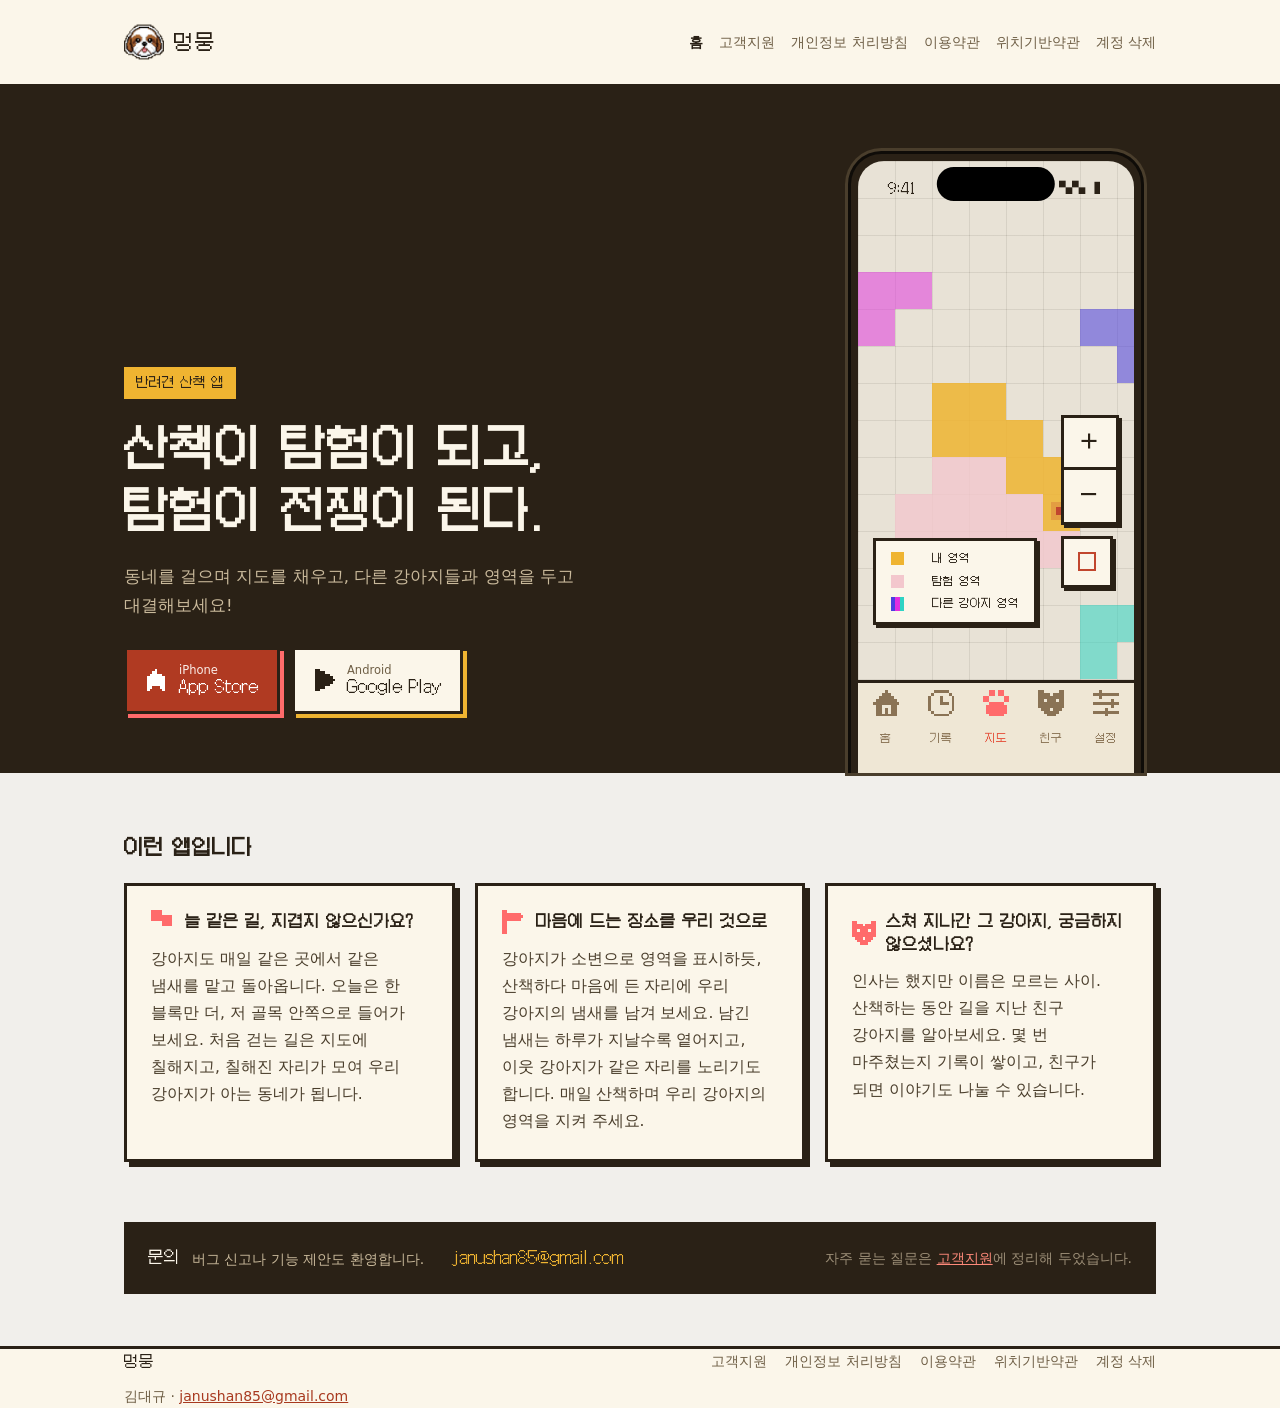
==== commit 86093e3e: "Drop the notes list from the home page and fold contact into one strip" ====
--- a/index.html
+++ b/index.html
@@ -126,25 +126,14 @@
       </div>
     </section>
 
-    <section class="wrap block split">
-      <div>
-        <h2>알아두실 것</h2>
-        <ul class="ticks">
-          <li><i></i><span>무료예요. 광고를 보면 그날 남길 수 있는 영역 표시 횟수를 조금 더 받아요</span></li>
-          <li><i></i><span>위치 권한이 필요해요. 산책 경로를 기록하는 데 쓰고, 산책을 끝내면 수집을 멈춰요</span></li>
-          <li><i></i><span>만 14세 이상 이용할 수 있어요</span></li>
-          <li><i></i><span>강아지 프로필(이름)을 만들어야 시작할 수 있어요</span></li>
-          <li><i></i><span>계정과 데이터는 앱에서 바로 삭제할 수 있어요</span></li>
-        </ul>
-        <p class="note">어떤 정보를 어떻게 다루는지는 <a href="/privacy/">개인정보 처리방침</a>에 모두 적어 두었습니다.</p>
-      </div>
-      <div>
-        <h2>문의</h2>
-        <div class="contact">
-          <p class="contact-lead">버그 신고나 기능 제안도 환영합니다.</p>
-          <a class="contact-mail" href="mailto:janushan85@gmail.com">janushan85@gmail.com</a>
-          <p class="contact-note">자주 묻는 질문은 <a href="/support/">고객지원</a>에 정리해 두었습니다.</p>
+    <section class="wrap block">
+      <div class="contact">
+        <div>
+          <span class="contact-title">문의</span>
+          <span class="contact-lead">버그 신고나 기능 제안도 환영합니다.</span>
         </div>
+        <a class="contact-mail" href="mailto:janushan85@gmail.com">janushan85@gmail.com</a>
+        <p class="contact-note">자주 묻는 질문은 <a href="/support/">고객지원</a>에 정리해 두었습니다.</p>
       </div>
     </section>
   </main>
--- a/style.css
+++ b/style.css
@@ -306,19 +306,24 @@
 .card h3 { font-family: var(--pixel); font-size: 15.5px; line-height: 1.5; margin: 0; }
 .card p { margin: 0; font-size: 15.5px; color: #4A3E2C; }
 
-.split { display: grid; gap: 32px; border-top: 3px solid var(--ink); margin-top: 44px; padding-top: 34px; }
-.split h2 { margin-bottom: 16px; }
-.ticks, .dots { margin: 0; padding: 0; list-style: none; display: flex; flex-direction: column; gap: 10px; }
-.ticks li, .dots li { display: flex; gap: 10px; font-size: 15.5px; color: #4A3E2C; }
-.ticks i { width: 9px; height: 9px; background: var(--gold); flex: none; margin-top: 9px; }
+.dots { margin: 0; padding: 0; list-style: none; display: flex; flex-direction: column; gap: 10px; }
+.dots li { display: flex; gap: 10px; font-size: 15.5px; color: #4A3E2C; }
 .dots i { width: 7px; height: 7px; background: var(--sand); flex: none; margin-top: 10px; }
-.note { margin: 18px 0 0; font-size: 15px; color: var(--muted); }
-
-.contact { background: var(--ink); padding: 20px; }
-.contact-lead { margin: 0 0 10px; font-size: 14px; color: var(--sand); }
+
+.contact {
+  display: flex;
+  flex-wrap: wrap;
+  align-items: center;
+  gap: 8px 28px;
+  background: var(--ink);
+  padding: 20px;
+}
+.contact > div { display: flex; flex-wrap: wrap; align-items: baseline; gap: 4px 12px; }
+.contact-title { font-family: var(--pixel); font-size: 16px; color: var(--card); }
+.contact-lead { font-size: 14px; color: var(--sand); }
 .contact-mail { font-family: var(--pixel); font-size: 15px; color: var(--gold); text-decoration: none; word-break: break-all; }
 .contact-mail:hover { color: #FF8A7A; }
-.contact-note { margin: 14px 0 0; font-size: 14px; color: var(--dim); }
+.contact-note { margin: 0; font-size: 14px; color: var(--dim); }
 .contact-note a { color: #FF8A7A; }
 
 /* ── 문서 ─────────────────────────────────────────────── */
@@ -377,8 +382,8 @@
   .cards { gap: 20px; }
   .card { padding: 24px; }
   .block { padding-top: 60px; }
-  .split { grid-template-columns: 1fr 1fr; gap: 32px; margin-top: 56px; padding-top: 40px; }
   .contact { padding: 22px 24px; }
+  .contact-note { margin-left: auto; }
   .doc { padding: 48px 24px 0; }
 }
 
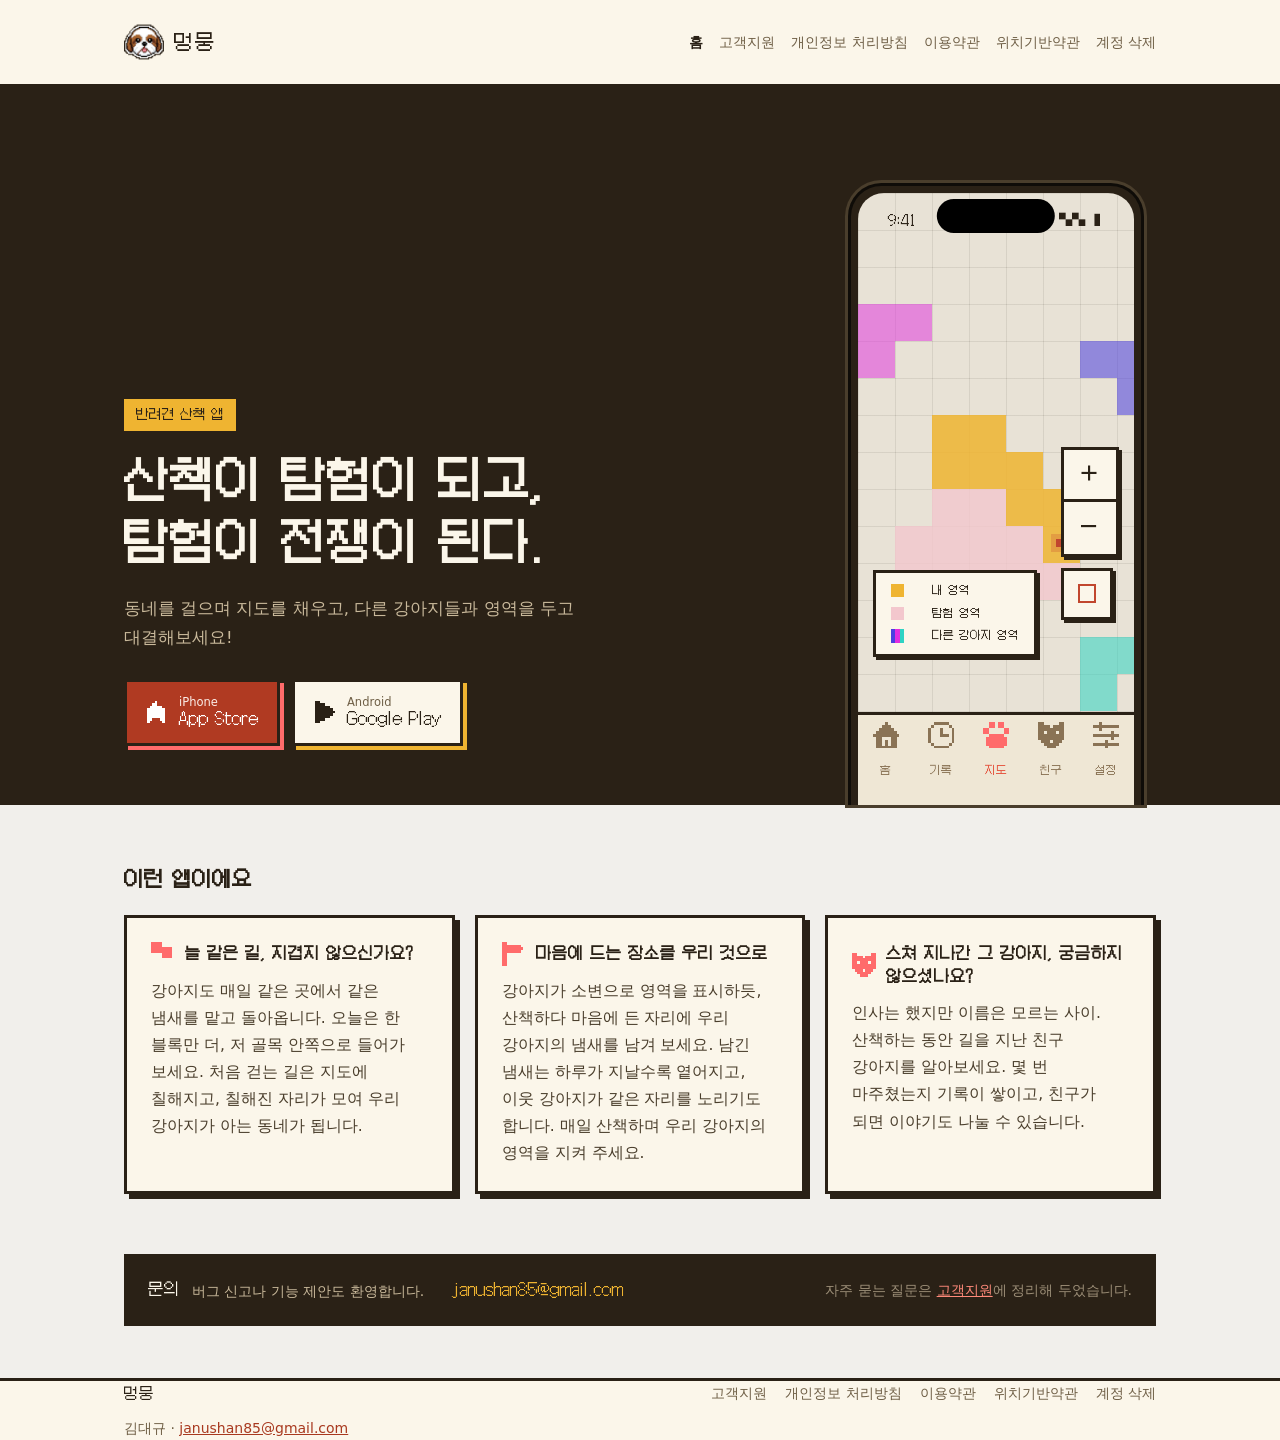
==== commit b9faa107: "Give the hero more room on desktop" ====
--- a/index.html
+++ b/index.html
@@ -109,7 +109,7 @@
     </section>
 
     <section class="wrap block">
-      <h2>이런 앱입니다</h2>
+      <h2>이런 앱이에요</h2>
       <div class="cards">
         <article class="card">
           <div class="card-head"><svg class="card-i" viewBox="0 0 9 9" shape-rendering="crispEdges" aria-hidden="true"><path d="M0 0h4v1h-4zM0 1h4v1h-4zM0 2h8v1h-8zM0 3h8v1h-8zM4 4h4v1h-4zM4 5h4v1h-4z"/></svg><h3>늘 같은 길, 지겹지 않으신가요?</h3></div>
--- a/style.css
+++ b/style.css
@@ -389,7 +389,7 @@
 
 @media (min-width: 62rem) {
   .head-row { padding-top: 22px; padding-bottom: 22px; }
-  .hero-grid { grid-template-columns: 1fr minmax(0, 320px); gap: 40px; align-items: end; padding-top: 64px; }
+  .hero-grid { grid-template-columns: 1fr minmax(0, 320px); gap: 40px; align-items: end; padding-top: 96px; }
   .hero-copy { padding-bottom: 56px; }
   .cards { grid-template-columns: repeat(3, 1fr); }
 }
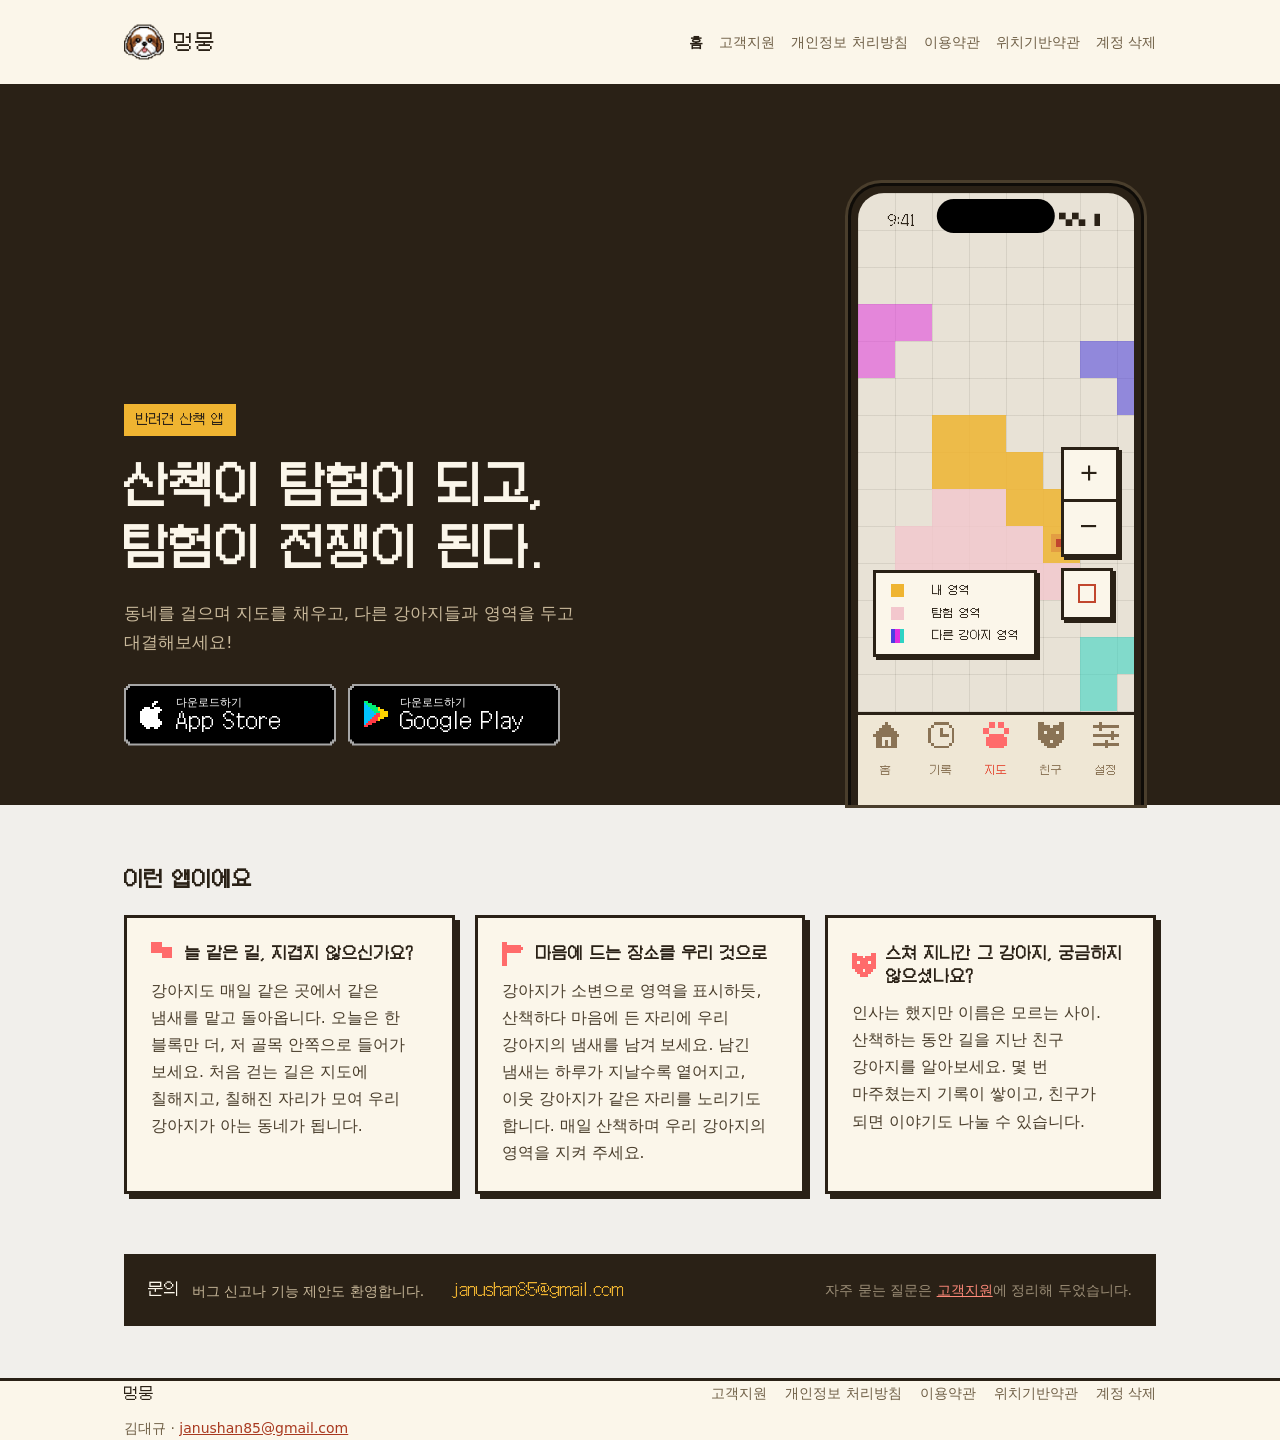
==== commit a90fb585: "Redraw the store buttons as pixel versions of each store's badge" ====
--- a/index.html
+++ b/index.html
@@ -44,12 +44,16 @@
           <p class="hero-lead">동네를 걸으며 지도를 채우고, 다른 강아지들과 영역을 두고 대결해보세요!</p>
           <div class="stores">
         <a class="store apple" href="https://apps.apple.com/kr/app/id6807056228">
-          <svg class="store-i" viewBox="0 0 9 9" shape-rendering="crispEdges" aria-hidden="true"><path d="M4 0h1v1h-1zM3 1h2v1h-2zM2 2h5v1h-5zM1 3h7v1h-7zM1 4h7v1h-7zM1 5h7v1h-7zM1 6h7v1h-7zM1 7h2v1h-2zM6 7h2v1h-2zM1 8h1v1h-1zM7 8h1v1h-1z"/></svg>
-          <span class="store-t"><span class="store-sub">iPhone</span><span class="store-name">App Store</span></span>
+          <span class="store-in">
+            <svg class="store-i" viewBox="0 0 12 14" shape-rendering="crispEdges" aria-hidden="true"><path fill="#FFFFFF" d="M7 0h2v1h-2zM6 1h2v1h-2zM6 2h1v1h-1zM2 3h3v1h-3zM7 3h3v1h-3zM1 4h10v1h-10zM0 5h10v1h-10zM0 6h9v1h-9zM0 7h9v1h-9zM0 8h9v1h-9zM0 9h10v1h-10zM0 10h11v1h-11zM1 11h10v1h-10zM2 12h8v1h-8zM3 13h2v1h-2zM7 13h2v1h-2z"/></svg>
+            <span class="store-t"><span class="store-sub">다운로드하기</span><span class="store-name">App Store</span></span>
+          </span>
         </a>
         <a class="store play" href="https://play.google.com/store/apps/details?id=app.pawplot">
-          <svg class="store-i" viewBox="0 0 9 9" shape-rendering="crispEdges" aria-hidden="true"><path d="M1 0h2v1h-2zM1 1h4v1h-4zM1 2h6v1h-6zM1 3h7v1h-7zM1 4h8v1h-8zM1 5h7v1h-7zM1 6h6v1h-6zM1 7h4v1h-4zM1 8h2v1h-2z"/></svg>
-          <span class="store-t"><span class="store-sub">Android</span><span class="store-name">Google Play</span></span>
+          <span class="store-in">
+            <svg class="store-i" viewBox="0 0 12 14" shape-rendering="crispEdges" aria-hidden="true"><path fill="#00C3FF" d="M0 1h1v1h-1zM0 2h2v1h-2zM0 3h3v1h-3zM0 4h4v1h-4zM0 5h5v1h-5zM0 6h6v1h-6zM0 7h5v1h-5zM0 8h4v1h-4zM0 9h3v1h-3zM0 10h2v1h-2zM0 11h1v1h-1z"/><path fill="#00F076" d="M0 0h2v1h-2zM1 1h3v1h-3zM2 2h4v1h-4zM3 3h4v1h-4zM4 4h3v1h-3zM5 5h3v1h-3z"/><path fill="#FF3A44" d="M6 6h2v1h-2zM5 7h3v1h-3zM4 8h3v1h-3zM3 9h4v1h-4zM2 10h4v1h-4zM1 11h3v1h-3zM0 12h2v1h-2z"/><path fill="#FFD400" d="M7 3h1v1h-1zM7 4h3v1h-3zM8 5h4v1h-4zM8 6h4v1h-4zM8 7h4v1h-4zM7 8h3v1h-3zM7 9h1v1h-1z"/></svg>
+            <span class="store-t"><span class="store-sub">다운로드하기</span><span class="store-name">Google Play</span></span>
+          </span>
         </a>
           </div>
         </div>
--- a/style.css
+++ b/style.css
@@ -134,25 +134,36 @@
 
 .stores { display: flex; flex-wrap: wrap; gap: 12px; }
 .store {
+  /* 두 스토어 배지의 공통 골격(검은 바탕·회색 테두리·흰 글씨)을 도트로. 둥근 모서리는
+     계단으로 깎는다 — 바깥 회색 판을 4px, 안쪽 검은 판을 2px 깎아 겹치면 모서리에
+     회색 계단이 남는다. */
+  --step: polygon(4px 0, calc(100% - 4px) 0, calc(100% - 4px) 2px, calc(100% - 2px) 2px,
+    calc(100% - 2px) 4px, 100% 4px, 100% calc(100% - 4px), calc(100% - 2px) calc(100% - 4px),
+    calc(100% - 2px) calc(100% - 2px), calc(100% - 4px) calc(100% - 2px), calc(100% - 4px) 100%,
+    4px 100%, 4px calc(100% - 2px), 2px calc(100% - 2px), 2px calc(100% - 4px), 0 calc(100% - 4px),
+    0 4px, 2px 4px, 2px 2px, 4px 2px);
+  display: flex;
+  padding: 2px;
+  background: #A6A6A6;
+  clip-path: var(--step);
+  min-width: 212px; /* 두 배지 폭을 맞춘다 — 좁은 화면에서 위아래로 쌓일 때 들쭉날쭉하지 않게 */
+  text-decoration: none;
+  color: #fff;
+}
+.store-in {
+  flex: 1;
   display: flex;
   align-items: center;
   gap: 12px;
-  border: 3px solid var(--ink);
-  padding: 13px 18px;
-  text-decoration: none;
-}
-.store-i { width: 22px; height: 22px; flex: none; }
-.store-t { display: flex; flex-direction: column; line-height: 1.3; white-space: nowrap; }
-.store-sub { font-size: 11.5px; }
-.store-name { font-family: var(--pixel); font-size: 15px; }
-.apple { background: var(--coral); box-shadow: 4px 4px 0 var(--coral-lite); color: #fff; }
-.apple .store-i { fill: #fff; }
-.apple .store-sub { color: #FBEDE8; }
-.apple:hover { box-shadow: 2px 2px 0 var(--coral-lite); color: #fff; }
-.play { background: var(--card); box-shadow: 4px 4px 0 var(--gold); color: var(--ink); }
-.play .store-i { fill: var(--ink); }
-.play .store-sub { color: var(--muted); }
-.play:hover { box-shadow: 2px 2px 0 var(--gold); color: var(--ink); }
+  padding: 10px 18px 10px 14px;
+  background: #000;
+  clip-path: var(--step);
+}
+.store:hover { background: #fff; color: #fff; }
+.store-i { width: 24px; height: 28px; flex: none; }
+.store-t { display: flex; flex-direction: column; line-height: 1.25; white-space: nowrap; }
+.store-sub { font-size: 11px; color: #fff; }
+.store-name { font-family: var(--pixel); font-size: 19px; }
 
 /* ── 폰 그림 ──────────────────────────────────────────
    폭 하나(--u)로 전체가 자란다. 안쪽 요소는 전부 em 이라 --u 만 바꾸면
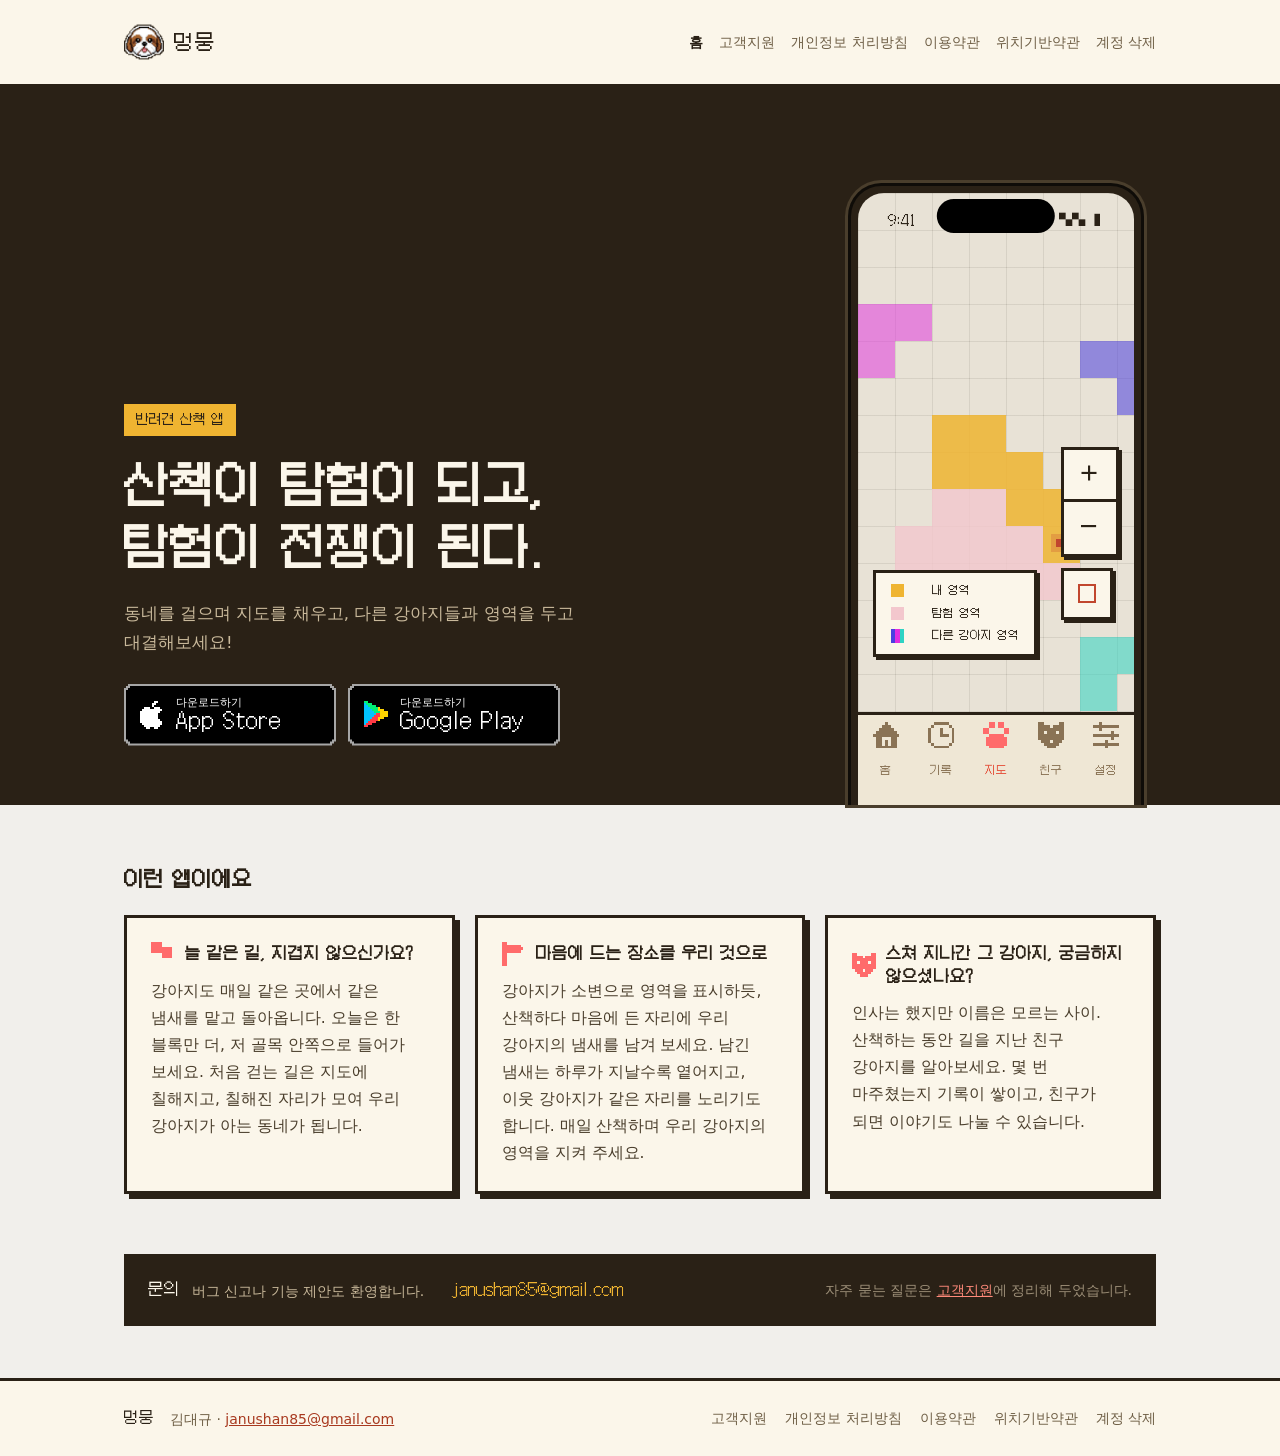
==== commit afd7f55b: "Fit the footer on one line on desktop" ====
--- a/index.html
+++ b/index.html
@@ -143,7 +143,7 @@
   </main>
   <footer class="site-foot">
     <div class="wrap foot-row">
-      <div>
+      <div class="foot-id">
         <div class="foot-name">멍뭉</div>
         <div class="foot-who">김대규 · <a href="mailto:janushan85@gmail.com">janushan85@gmail.com</a></div>
       </div>
--- a/style.css
+++ b/style.css
@@ -400,6 +400,10 @@
 
 @media (min-width: 62rem) {
   .head-row { padding-top: 22px; padding-bottom: 22px; }
+  /* 꼬리말을 한 줄로: 이름·운영자·메일·문서 링크를 가로로 늘어놓는다 */
+  .foot-row { align-items: center; padding-top: 24px; padding-bottom: 24px; }
+  .foot-id { display: flex; align-items: baseline; gap: 16px; }
+  .foot-name { margin-bottom: 0; }
   .hero-grid { grid-template-columns: 1fr minmax(0, 320px); gap: 40px; align-items: end; padding-top: 96px; }
   .hero-copy { padding-bottom: 56px; }
   .cards { grid-template-columns: repeat(3, 1fr); }
